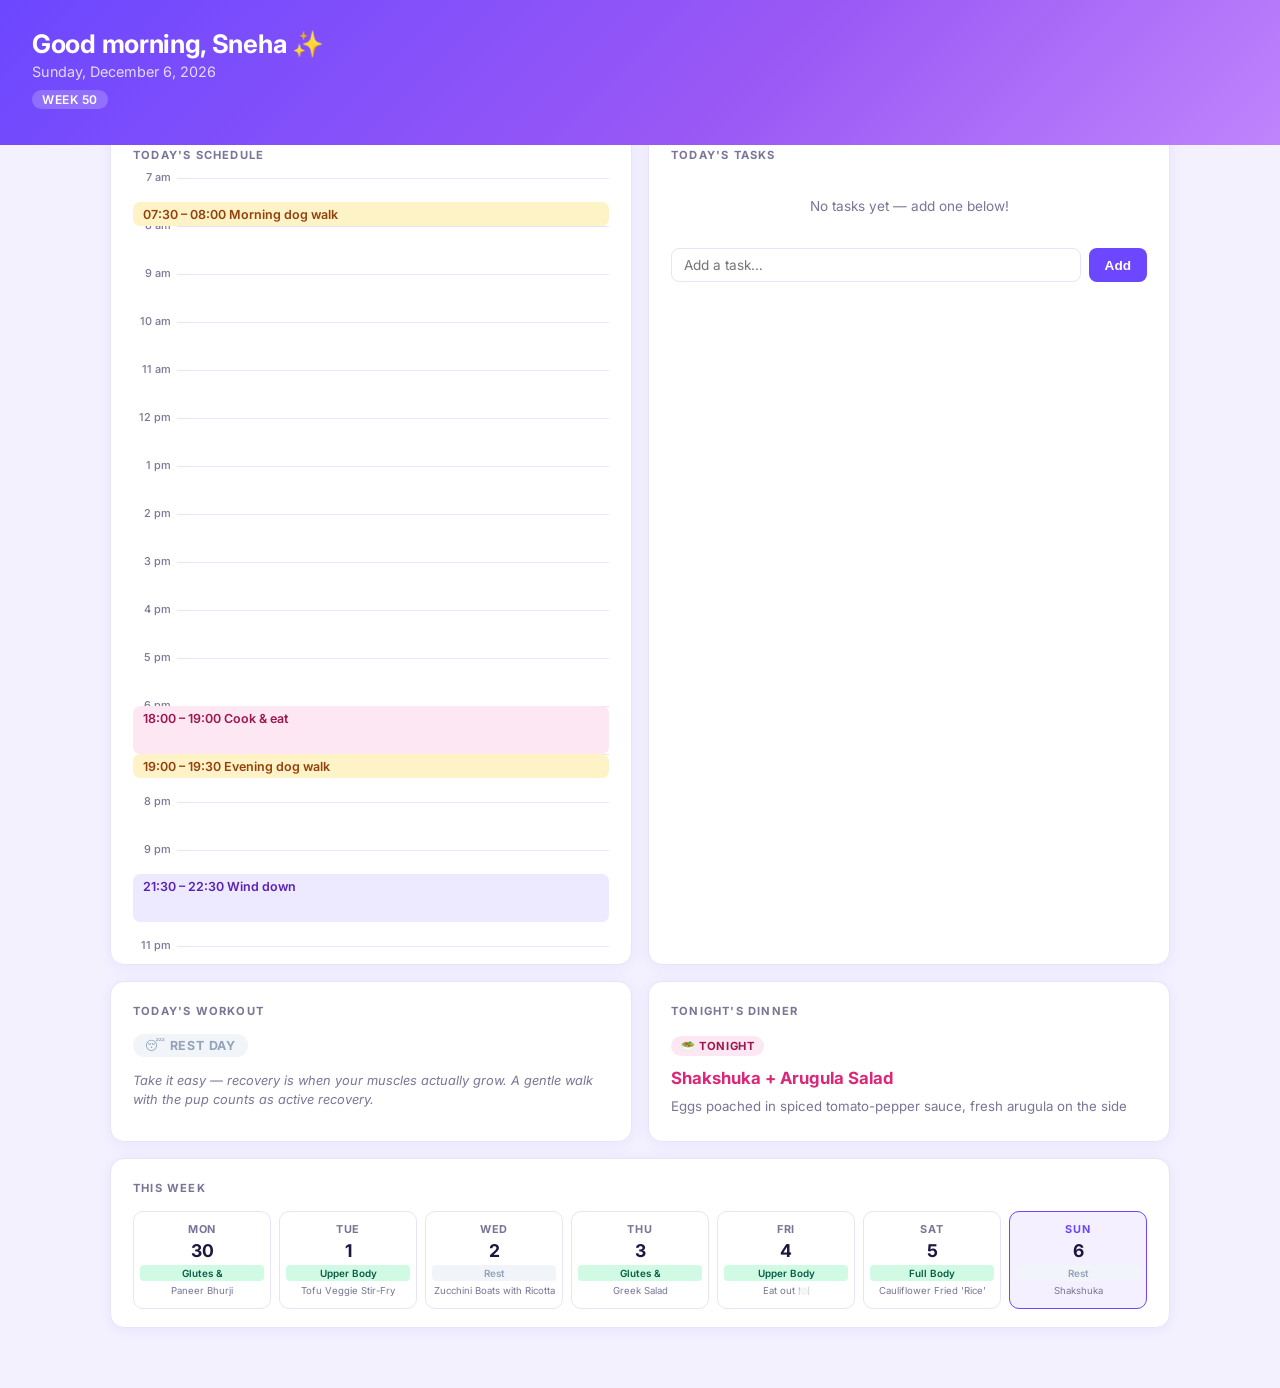
==== index.html @ aa3893dc "Initial Daily HQ — personal planning dashboard Includes time-blocked schedule, daily task list (loca" ====
<!DOCTYPE html>
<html lang="en">
<head>
  <meta charset="UTF-8">
  <meta name="viewport" content="width=device-width, initial-scale=1.0">
  <title>Daily HQ</title>
  <link rel="preconnect" href="https://fonts.googleapis.com">
  <link href="https://fonts.googleapis.com/css2?family=Inter:wght@300;400;500;600;700&display=swap" rel="stylesheet">
  <link rel="stylesheet" href="style.css">
</head>
<body>

<header>
  <h1 id="greeting"></h1>
  <div class="date-line" id="dateline"></div>
  <span class="week-badge" id="weekbadge"></span>
</header>

<main>

  <div class="grid-2">

    <!-- Schedule -->
    <div class="card">
      <h2>Today's Schedule</h2>
      <div class="timeline" id="timeline"></div>
    </div>

    <!-- Tasks -->
    <div class="card">
      <h2>Today's Tasks</h2>
      <ul class="task-list" id="task-list"></ul>
      <div class="add-task">
        <input id="task-input" type="text" placeholder="Add a task…">
        <button id="task-add">Add</button>
      </div>
    </div>

  </div>

  <div class="grid-2">

    <!-- Workout -->
    <div class="card">
      <h2>Today's Workout</h2>
      <div id="workout-body"></div>
    </div>

    <!-- Meal -->
    <div class="card">
      <h2>Tonight's Dinner</h2>
      <div id="meal-body"></div>
    </div>

  </div>

  <!-- Weekly Strip -->
  <div class="card full">
    <h2>This Week</h2>
    <div class="week-grid" id="week-grid"></div>
  </div>

</main>

<script src="config.js"></script>
<script src="app.js"></script>
</body>
</html>
---- style.css ----
*, *::before, *::after { box-sizing: border-box; margin: 0; padding: 0; }

:root {
  --bg:       #F4F1FF;
  --surface:  #FFFFFF;
  --border:   #E8E4F8;
  --text:     #1E1540;
  --muted:    #7B7496;
  --purple:   #6C47FF;
  --green:    #059669;
  --pink:     #DB2777;
  --amber:    #D97706;
  --violet:   #7C3AED;
  --rose:     #F43F5E;
  --slate:    #94A3B8;
  --radius:   14px;
  --shadow:   0 2px 16px rgba(108,71,255,.08);
}

body {
  font-family: 'Inter', system-ui, -apple-system, sans-serif;
  background: var(--bg);
  color: var(--text);
  min-height: 100vh;
  padding-bottom: 60px;
}

/* ── Header ── */
header {
  background: linear-gradient(135deg, #6C47FF 0%, #9B59F5 60%, #C084FC 100%);
  color: #fff;
  padding: 28px 32px 36px;
  position: relative;
}
header h1 { font-size: 1.6rem; font-weight: 700; letter-spacing: -.3px; }
header .date-line { font-size: .9rem; opacity: .8; margin-top: 4px; }
.week-badge {
  display: inline-block;
  background: rgba(255,255,255,.2);
  border-radius: 20px;
  padding: 2px 10px;
  font-size: .75rem;
  font-weight: 600;
  margin-top: 10px;
  letter-spacing: .5px;
  text-transform: uppercase;
}

/* ── Main grid ── */
main { max-width: 1100px; margin: -20px auto 0; padding: 0 20px; }

.grid-2 {
  display: grid;
  grid-template-columns: 1fr 1fr;
  gap: 16px;
  margin-bottom: 16px;
}
@media (max-width: 700px) { .grid-2 { grid-template-columns: 1fr; } }

/* ── Card ── */
.card {
  background: var(--surface);
  border-radius: var(--radius);
  box-shadow: var(--shadow);
  border: 1px solid var(--border);
  padding: 22px 22px 18px;
}
.card h2 {
  font-size: .7rem;
  font-weight: 700;
  letter-spacing: 1.2px;
  text-transform: uppercase;
  color: var(--muted);
  margin-bottom: 16px;
}
.full { grid-column: 1 / -1; }

/* ── Timeline ── */
.timeline { position: relative; padding-left: 44px; }

.timeline-hour {
  display: flex;
  align-items: flex-start;
  min-height: 48px;
  border-top: 1px solid var(--border);
  position: relative;
}
.timeline-hour:last-child { border-bottom: 1px solid var(--border); }

.hour-label {
  position: absolute;
  left: -44px;
  top: -9px;
  font-size: .68rem;
  color: var(--muted);
  font-weight: 500;
  width: 38px;
  text-align: right;
}

.time-block {
  position: absolute;
  left: 0; right: 0;
  border-radius: 7px;
  padding: 5px 10px;
  font-size: .78rem;
  font-weight: 600;
  overflow: hidden;
  white-space: nowrap;
  text-overflow: ellipsis;
  z-index: 1;
}
.time-block.purple { background: #EEE9FF; color: #5B21B6; }
.time-block.green  { background: #D1FAE5; color: #065F46; }
.time-block.pink   { background: #FCE7F3; color: #9D174D; }
.time-block.amber  { background: #FEF3C7; color: #92400E; }
.time-block.violet { background: #EDE9FE; color: #5B21B6; }
.time-block.rose   { background: #FFE4E6; color: #9F1239; }

.now-line {
  position: absolute;
  left: 0; right: 0;
  height: 2px;
  background: var(--rose);
  z-index: 2;
}
.now-line::before {
  content: '';
  position: absolute;
  left: -4px; top: -4px;
  width: 10px; height: 10px;
  border-radius: 50%;
  background: var(--rose);
}

/* ── Tasks ── */
.task-list { list-style: none; }
.task-item {
  display: flex;
  align-items: center;
  gap: 10px;
  padding: 9px 0;
  border-bottom: 1px solid var(--border);
  font-size: .88rem;
}
.task-item:last-child { border-bottom: none; }

.task-item input[type="checkbox"] {
  width: 18px; height: 18px;
  accent-color: var(--purple);
  flex-shrink: 0;
  cursor: pointer;
}
.task-item.done span { text-decoration: line-through; color: var(--muted); }
.task-item .del-btn {
  margin-left: auto;
  background: none;
  border: none;
  cursor: pointer;
  color: var(--slate);
  font-size: 1rem;
  line-height: 1;
  padding: 0 2px;
  opacity: 0;
  transition: opacity .15s;
}
.task-item:hover .del-btn { opacity: 1; }

.add-task {
  display: flex;
  gap: 8px;
  margin-top: 14px;
}
.add-task input {
  flex: 1;
  border: 1.5px solid var(--border);
  border-radius: 8px;
  padding: 8px 12px;
  font-size: .85rem;
  font-family: inherit;
  outline: none;
  transition: border-color .2s;
}
.add-task input:focus { border-color: var(--purple); }
.add-task button {
  background: var(--purple);
  color: #fff;
  border: none;
  border-radius: 8px;
  padding: 8px 16px;
  font-size: .85rem;
  font-weight: 600;
  cursor: pointer;
  transition: opacity .15s;
}
.add-task button:hover { opacity: .85; }
.empty-tasks { color: var(--muted); font-size: .85rem; text-align: center; padding: 20px 0; }

/* ── Workout ── */
.workout-focus {
  display: inline-flex;
  align-items: center;
  gap: 6px;
  background: #D1FAE5;
  color: #065F46;
  border-radius: 20px;
  padding: 4px 12px;
  font-size: .78rem;
  font-weight: 700;
  text-transform: uppercase;
  letter-spacing: .8px;
  margin-bottom: 14px;
}
.rest-badge {
  display: inline-flex;
  align-items: center;
  gap: 6px;
  background: #F1F5F9;
  color: var(--slate);
  border-radius: 20px;
  padding: 4px 12px;
  font-size: .78rem;
  font-weight: 700;
  text-transform: uppercase;
  letter-spacing: .8px;
  margin-bottom: 14px;
}
.workout-tip {
  font-size: .8rem;
  color: var(--muted);
  font-style: italic;
  margin-bottom: 14px;
  line-height: 1.5;
}
.exercise-list { list-style: none; }
.exercise-list li {
  font-size: .85rem;
  padding: 7px 0;
  border-bottom: 1px solid var(--border);
  display: flex;
  align-items: center;
  gap: 8px;
}
.exercise-list li:last-child { border-bottom: none; }
.exercise-list li::before {
  content: '';
  width: 6px; height: 6px;
  border-radius: 50%;
  background: var(--green);
  flex-shrink: 0;
}

/* ── Meal ── */
.meal-name {
  font-size: 1.05rem;
  font-weight: 700;
  color: var(--pink);
  margin-bottom: 8px;
}
.meal-prep {
  font-size: .83rem;
  color: var(--muted);
  line-height: 1.6;
}
.meal-tag {
  display: inline-block;
  background: #FCE7F3;
  color: #9D174D;
  border-radius: 20px;
  padding: 3px 10px;
  font-size: .7rem;
  font-weight: 700;
  letter-spacing: .6px;
  text-transform: uppercase;
  margin-bottom: 12px;
}
.eat-out-tag {
  display: inline-block;
  background: #FEF9C3;
  color: #854D0E;
  border-radius: 20px;
  padding: 3px 10px;
  font-size: .7rem;
  font-weight: 700;
  letter-spacing: .6px;
  text-transform: uppercase;
  margin-bottom: 12px;
}

/* ── Weekly strip ── */
.week-grid {
  display: grid;
  grid-template-columns: repeat(7, 1fr);
  gap: 8px;
}
@media (max-width: 600px) { .week-grid { grid-template-columns: repeat(7, 1fr); gap: 4px; } }

.day-col {
  border-radius: 10px;
  border: 1.5px solid var(--border);
  padding: 10px 6px;
  text-align: center;
  font-size: .72rem;
  cursor: default;
  transition: border-color .2s;
}
.day-col.today {
  border-color: var(--purple);
  background: #F5F0FF;
}
.day-col .day-name {
  font-weight: 700;
  font-size: .68rem;
  text-transform: uppercase;
  letter-spacing: .8px;
  color: var(--muted);
}
.day-col.today .day-name { color: var(--purple); }
.day-col .day-num {
  font-size: 1.1rem;
  font-weight: 700;
  margin: 4px 0;
}
.day-col .day-workout {
  font-size: .62rem;
  font-weight: 600;
  padding: 2px 4px;
  border-radius: 4px;
  margin: 3px 0;
}
.day-col .day-workout.active { background: #D1FAE5; color: #065F46; }
.day-col .day-workout.rest   { background: #F1F5F9; color: var(--slate); }
.day-col .day-meal {
  font-size: .6rem;
  color: var(--muted);
  margin-top: 4px;
  line-height: 1.3;
}
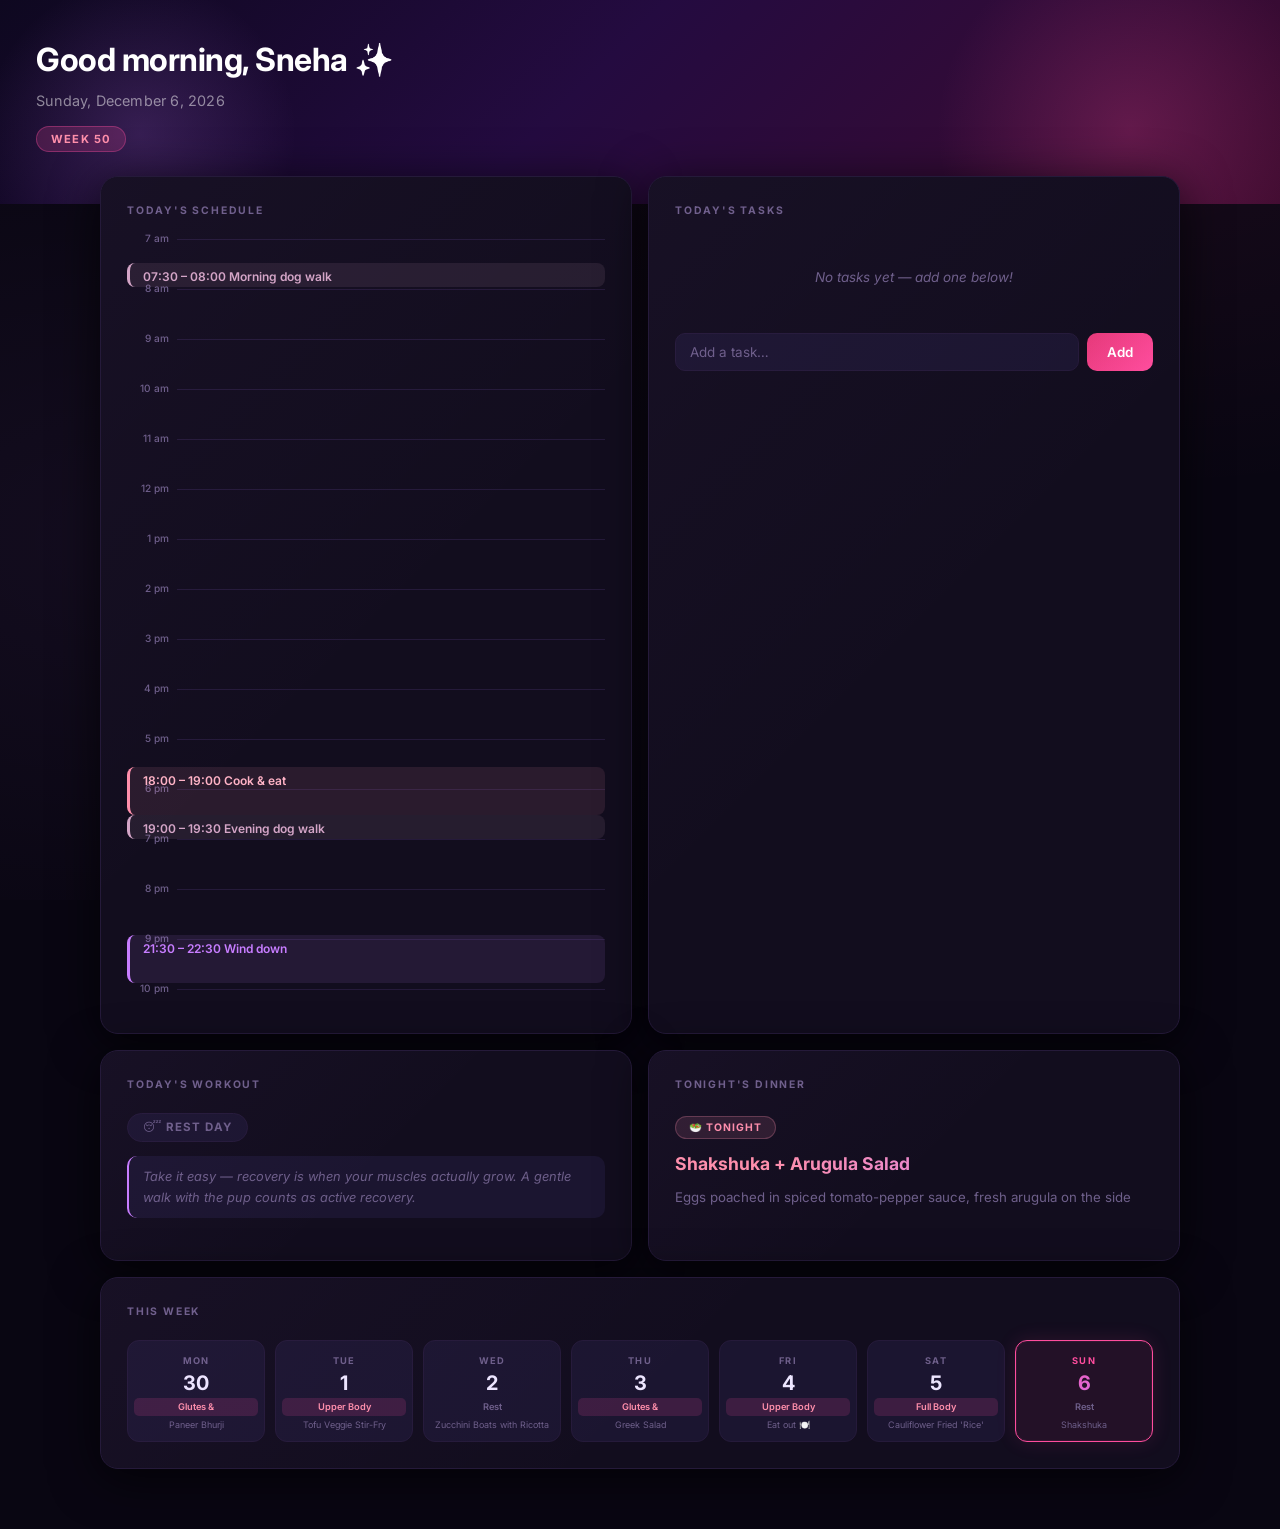
==== commit 2aff6413: "Redesign: dark theme with pink and mauve palette Deep dark background with radial glow accents, pink" ====
--- a/index.html
+++ b/index.html
@@ -5,7 +5,8 @@
   <meta name="viewport" content="width=device-width, initial-scale=1.0">
   <title>Daily HQ</title>
   <link rel="preconnect" href="https://fonts.googleapis.com">
-  <link href="https://fonts.googleapis.com/css2?family=Inter:wght@300;400;500;600;700&display=swap" rel="stylesheet">
+  <link rel="preconnect" href="https://fonts.gstatic.com" crossorigin>
+  <link href="https://fonts.googleapis.com/css2?family=Inter:wght@400;500;600;700;800&display=swap" rel="stylesheet">
   <link rel="stylesheet" href="style.css">
 </head>
 <body>
@@ -15,6 +16,8 @@
   <div class="date-line" id="dateline"></div>
   <span class="week-badge" id="weekbadge"></span>
 </header>
+
+<div id="trip-banner" style="display:none"></div>
 
 <main>
 
--- a/style.css
+++ b/style.css
@@ -1,87 +1,180 @@
 *, *::before, *::after { box-sizing: border-box; margin: 0; padding: 0; }
 
 :root {
-  --bg:       #F4F1FF;
-  --surface:  #FFFFFF;
-  --border:   #E8E4F8;
-  --text:     #1E1540;
-  --muted:    #7B7496;
-  --purple:   #6C47FF;
-  --green:    #059669;
-  --pink:     #DB2777;
-  --amber:    #D97706;
-  --violet:   #7C3AED;
-  --rose:     #F43F5E;
-  --slate:    #94A3B8;
-  --radius:   14px;
-  --shadow:   0 2px 16px rgba(108,71,255,.08);
-}
-
+  /* ── Background layers ── */
+  --bg:        #090612;
+  --surface:   #120D1E;
+  --surface2:  #1B1530;
+  --border:    #251A3A;
+
+  /* ── Text ── */
+  --text:      #EDE6FF;
+  --text-sec:  #BFB0DC;
+  --muted:     #6E5F8A;
+
+  /* ── Brand palette ── */
+  --pink:       #FF4D9E;
+  --pink-light: #FF8FAB;
+  --pink-dim:   rgba(255,77,158,0.15);
+  --mauve:      #C77DFF;
+  --mauve-dim:  rgba(199,125,255,0.15);
+  --rose:       #E63979;
+  --rose-dim:   rgba(230,57,121,0.15);
+  --dusty:      #D4A5C7;
+  --lavender:   #B8A9FF;
+
+  --radius: 18px;
+  --shadow: 0 8px 48px rgba(0,0,0,0.7);
+  --glow-pink:  0 0 24px rgba(255,77,158,0.25);
+  --glow-mauve: 0 0 24px rgba(199,125,255,0.2);
+}
+
+/* ── Base ── */
 body {
   font-family: 'Inter', system-ui, -apple-system, sans-serif;
   background: var(--bg);
+  background-image:
+    radial-gradient(ellipse 70% 50% at 15% 60%, rgba(199,125,255,0.06) 0%, transparent 100%),
+    radial-gradient(ellipse 60% 40% at 85% 15%, rgba(255,77,158,0.06) 0%, transparent 100%);
+  background-attachment: fixed;
   color: var(--text);
   min-height: 100vh;
   padding-bottom: 60px;
-}
-
-/* ── Header ── */
+  line-height: 1.5;
+  -webkit-font-smoothing: antialiased;
+}
+
+/* ══════════════════════════════════════
+   HEADER
+══════════════════════════════════════ */
 header {
-  background: linear-gradient(135deg, #6C47FF 0%, #9B59F5 60%, #C084FC 100%);
-  color: #fff;
-  padding: 28px 32px 36px;
-  position: relative;
-}
-header h1 { font-size: 1.6rem; font-weight: 700; letter-spacing: -.3px; }
-header .date-line { font-size: .9rem; opacity: .8; margin-top: 4px; }
+  background: linear-gradient(135deg, #0E0820 0%, #240B40 45%, #3E0B2F 100%);
+  padding: 36px 36px 52px;
+  position: relative;
+  overflow: hidden;
+}
+header::before {
+  content: '';
+  position: absolute;
+  top: -80px; right: -60px;
+  width: 420px; height: 420px;
+  background: radial-gradient(circle, rgba(255,77,158,0.22) 0%, transparent 65%);
+  pointer-events: none;
+}
+header::after {
+  content: '';
+  position: absolute;
+  bottom: -100px; left: -30px;
+  width: 340px; height: 340px;
+  background: radial-gradient(circle, rgba(199,125,255,0.18) 0%, transparent 65%);
+  pointer-events: none;
+}
+header h1 {
+  font-size: 2rem;
+  font-weight: 700;
+  letter-spacing: -.5px;
+  background: linear-gradient(100deg, #fff 30%, #FFB3C6 75%, #D4AAFF 100%);
+  -webkit-background-clip: text;
+  -webkit-text-fill-color: transparent;
+  background-clip: text;
+  position: relative;
+  z-index: 1;
+}
+header .date-line {
+  font-size: .9rem;
+  color: rgba(255,255,255,0.5);
+  margin-top: 6px;
+  position: relative;
+  z-index: 1;
+  letter-spacing: .2px;
+}
 .week-badge {
   display: inline-block;
-  background: rgba(255,255,255,.2);
-  border-radius: 20px;
-  padding: 2px 10px;
-  font-size: .75rem;
+  background: rgba(255,77,158,0.18);
+  border: 1px solid rgba(255,77,158,0.35);
+  border-radius: 24px;
+  padding: 4px 14px;
+  font-size: .7rem;
+  font-weight: 700;
+  margin-top: 14px;
+  letter-spacing: 1.2px;
+  text-transform: uppercase;
+  color: var(--pink-light);
+  position: relative;
+  z-index: 1;
+}
+
+/* ══════════════════════════════════════
+   TRIP BANNER
+══════════════════════════════════════ */
+#trip-banner {
+  text-align: center;
+  padding: 12px 24px;
+  font-size: .87rem;
   font-weight: 600;
-  margin-top: 10px;
-  letter-spacing: .5px;
-  text-transform: uppercase;
-}
-
-/* ── Main grid ── */
-main { max-width: 1100px; margin: -20px auto 0; padding: 0 20px; }
-
+  letter-spacing: .2px;
+}
+.trip-banner     { color: #fff; }
+.trip-purple     { background: linear-gradient(90deg, #1E0847, #5B1CB6); }
+.trip-rose       { background: linear-gradient(90deg, #3D0A20, #C42E60); }
+.trip-amber      { background: linear-gradient(90deg, #2A0F3D, #8B3FC0); }
+.trip-hotel      { margin-left: 12px; opacity: .75; font-weight: 400; }
+
+/* ══════════════════════════════════════
+   MAIN GRID
+══════════════════════════════════════ */
+main {
+  max-width: 1120px;
+  margin: -28px auto 0;
+  padding: 0 20px;
+  position: relative;
+  z-index: 1;
+}
 .grid-2 {
   display: grid;
   grid-template-columns: 1fr 1fr;
   gap: 16px;
   margin-bottom: 16px;
 }
-@media (max-width: 700px) { .grid-2 { grid-template-columns: 1fr; } }
-
-/* ── Card ── */
+@media (max-width: 720px) { .grid-2 { grid-template-columns: 1fr; } }
+
+/* ══════════════════════════════════════
+   CARD
+══════════════════════════════════════ */
 .card {
   background: var(--surface);
   border-radius: var(--radius);
   box-shadow: var(--shadow);
   border: 1px solid var(--border);
-  padding: 22px 22px 18px;
+  padding: 26px;
+  position: relative;
+  overflow: hidden;
+}
+.card::after {
+  content: '';
+  position: absolute;
+  inset: 0;
+  border-radius: var(--radius);
+  background: linear-gradient(135deg, rgba(199,125,255,0.03) 0%, transparent 55%);
+  pointer-events: none;
 }
 .card h2 {
-  font-size: .7rem;
-  font-weight: 700;
-  letter-spacing: 1.2px;
-  text-transform: uppercase;
-  color: var(--muted);
-  margin-bottom: 16px;
+  font-size: .65rem;
+  font-weight: 700;
+  letter-spacing: 1.8px;
+  text-transform: uppercase;
+  color: var(--muted);
+  margin-bottom: 20px;
 }
 .full { grid-column: 1 / -1; }
 
-/* ── Timeline ── */
-.timeline { position: relative; padding-left: 44px; }
+/* ══════════════════════════════════════
+   SCHEDULE TIMELINE
+══════════════════════════════════════ */
+.timeline { position: relative; padding-left: 50px; }
 
 .timeline-hour {
-  display: flex;
-  align-items: flex-start;
-  min-height: 48px;
+  min-height: 50px;
   border-top: 1px solid var(--border);
   position: relative;
 }
@@ -89,250 +182,320 @@
 
 .hour-label {
   position: absolute;
-  left: -44px;
+  left: -50px;
   top: -9px;
-  font-size: .68rem;
+  font-size: .63rem;
   color: var(--muted);
   font-weight: 500;
-  width: 38px;
+  width: 42px;
   text-align: right;
 }
 
 .time-block {
   position: absolute;
-  left: 0; right: 0;
-  border-radius: 7px;
-  padding: 5px 10px;
-  font-size: .78rem;
+  left: 3px; right: 3px;
+  border-radius: 8px;
+  padding: 5px 10px 5px 13px;
+  font-size: .75rem;
   font-weight: 600;
   overflow: hidden;
   white-space: nowrap;
   text-overflow: ellipsis;
   z-index: 1;
-}
-.time-block.purple { background: #EEE9FF; color: #5B21B6; }
-.time-block.green  { background: #D1FAE5; color: #065F46; }
-.time-block.pink   { background: #FCE7F3; color: #9D174D; }
-.time-block.amber  { background: #FEF3C7; color: #92400E; }
-.time-block.violet { background: #EDE9FE; color: #5B21B6; }
-.time-block.rose   { background: #FFE4E6; color: #9F1239; }
+  border-left: 3px solid;
+}
+.time-block.purple { background: rgba(184,169,255,0.1);  color: var(--lavender);   border-left-color: var(--lavender); }
+.time-block.green  { background: rgba(255,77,158,0.1);   color: var(--pink-light); border-left-color: var(--pink);     }
+.time-block.pink   { background: rgba(255,143,171,0.1);  color: #FFB3C6;           border-left-color: var(--pink-light);}
+.time-block.amber  { background: rgba(212,165,199,0.1);  color: var(--dusty);      border-left-color: var(--dusty);    }
+.time-block.violet { background: rgba(199,125,255,0.1);  color: var(--mauve);      border-left-color: var(--mauve);    }
+.time-block.rose   { background: rgba(230,57,121,0.12);  color: var(--pink-light); border-left-color: var(--rose);     }
 
 .now-line {
   position: absolute;
   left: 0; right: 0;
-  height: 2px;
-  background: var(--rose);
-  z-index: 2;
+  height: 1.5px;
+  background: var(--pink);
+  box-shadow: 0 0 10px rgba(255,77,158,0.7);
+  z-index: 3;
 }
 .now-line::before {
   content: '';
   position: absolute;
-  left: -4px; top: -4px;
-  width: 10px; height: 10px;
+  left: -4px; top: -3.5px;
+  width: 8px; height: 8px;
   border-radius: 50%;
-  background: var(--rose);
-}
-
-/* ── Tasks ── */
+  background: var(--pink);
+  box-shadow: 0 0 10px rgba(255,77,158,0.9);
+}
+
+/* ══════════════════════════════════════
+   TASKS
+══════════════════════════════════════ */
 .task-list { list-style: none; }
+
 .task-item {
   display: flex;
-  align-items: center;
+  align-items: flex-start;
   gap: 10px;
-  padding: 9px 0;
+  padding: 10px 0;
   border-bottom: 1px solid var(--border);
-  font-size: .88rem;
+  font-size: .85rem;
+  color: var(--text-sec);
+  line-height: 1.5;
 }
 .task-item:last-child { border-bottom: none; }
 
 .task-item input[type="checkbox"] {
-  width: 18px; height: 18px;
-  accent-color: var(--purple);
+  width: 16px; height: 16px;
+  accent-color: var(--pink);
   flex-shrink: 0;
   cursor: pointer;
-}
-.task-item.done span { text-decoration: line-through; color: var(--muted); }
+  margin-top: 3px;
+}
+.task-item.done span {
+  text-decoration: line-through;
+  color: var(--muted);
+}
+.task-item span { flex: 1; }
+
 .task-item .del-btn {
-  margin-left: auto;
+  flex-shrink: 0;
   background: none;
   border: none;
   cursor: pointer;
-  color: var(--slate);
-  font-size: 1rem;
+  color: var(--muted);
+  font-size: 1.1rem;
   line-height: 1;
   padding: 0 2px;
   opacity: 0;
-  transition: opacity .15s;
+  transition: opacity .15s, color .15s;
 }
 .task-item:hover .del-btn { opacity: 1; }
+.task-item .del-btn:hover  { color: var(--pink); }
 
 .add-task {
   display: flex;
   gap: 8px;
-  margin-top: 14px;
+  margin-top: 18px;
 }
 .add-task input {
   flex: 1;
-  border: 1.5px solid var(--border);
-  border-radius: 8px;
-  padding: 8px 12px;
-  font-size: .85rem;
+  background: var(--surface2);
+  border: 1px solid var(--border);
+  border-radius: 10px;
+  padding: 10px 14px;
+  font-size: .84rem;
   font-family: inherit;
+  color: var(--text);
   outline: none;
-  transition: border-color .2s;
-}
-.add-task input:focus { border-color: var(--purple); }
+  transition: border-color .2s, box-shadow .2s;
+}
+.add-task input::placeholder { color: var(--muted); }
+.add-task input:focus {
+  border-color: var(--pink);
+  box-shadow: 0 0 0 3px rgba(255,77,158,0.12);
+}
 .add-task button {
-  background: var(--purple);
+  background: linear-gradient(135deg, var(--rose) 0%, var(--pink) 100%);
   color: #fff;
   border: none;
-  border-radius: 8px;
-  padding: 8px 16px;
-  font-size: .85rem;
+  border-radius: 10px;
+  padding: 10px 20px;
+  font-size: .84rem;
   font-weight: 600;
+  font-family: inherit;
   cursor: pointer;
-  transition: opacity .15s;
-}
-.add-task button:hover { opacity: .85; }
-.empty-tasks { color: var(--muted); font-size: .85rem; text-align: center; padding: 20px 0; }
-
-/* ── Workout ── */
+  white-space: nowrap;
+  transition: opacity .15s, box-shadow .2s;
+}
+.add-task button:hover {
+  opacity: .88;
+  box-shadow: var(--glow-pink);
+}
+.empty-tasks {
+  color: var(--muted);
+  font-size: .84rem;
+  text-align: center;
+  padding: 28px 0;
+  font-style: italic;
+}
+
+/* ══════════════════════════════════════
+   WORKOUT
+══════════════════════════════════════ */
 .workout-focus {
   display: inline-flex;
   align-items: center;
   gap: 6px;
-  background: #D1FAE5;
-  color: #065F46;
-  border-radius: 20px;
-  padding: 4px 12px;
-  font-size: .78rem;
-  font-weight: 700;
-  text-transform: uppercase;
-  letter-spacing: .8px;
+  background: linear-gradient(120deg, var(--pink-dim), var(--mauve-dim));
+  border: 1px solid rgba(255,77,158,0.25);
+  color: var(--pink-light);
+  border-radius: 24px;
+  padding: 5px 15px;
+  font-size: .72rem;
+  font-weight: 700;
+  text-transform: uppercase;
+  letter-spacing: 1px;
   margin-bottom: 14px;
 }
 .rest-badge {
   display: inline-flex;
   align-items: center;
   gap: 6px;
-  background: #F1F5F9;
-  color: var(--slate);
-  border-radius: 20px;
-  padding: 4px 12px;
-  font-size: .78rem;
-  font-weight: 700;
-  text-transform: uppercase;
-  letter-spacing: .8px;
+  background: var(--surface2);
+  border: 1px solid var(--border);
+  color: var(--muted);
+  border-radius: 24px;
+  padding: 5px 15px;
+  font-size: .72rem;
+  font-weight: 700;
+  text-transform: uppercase;
+  letter-spacing: 1px;
   margin-bottom: 14px;
 }
 .workout-tip {
   font-size: .8rem;
   color: var(--muted);
   font-style: italic;
-  margin-bottom: 14px;
-  line-height: 1.5;
+  line-height: 1.65;
+  margin-bottom: 16px;
+  padding: 10px 14px;
+  background: var(--surface2);
+  border-radius: 10px;
+  border-left: 2px solid var(--mauve);
 }
 .exercise-list { list-style: none; }
 .exercise-list li {
-  font-size: .85rem;
-  padding: 7px 0;
+  font-size: .84rem;
+  color: var(--text-sec);
+  padding: 9px 0;
   border-bottom: 1px solid var(--border);
   display: flex;
   align-items: center;
-  gap: 8px;
+  gap: 10px;
 }
 .exercise-list li:last-child { border-bottom: none; }
 .exercise-list li::before {
   content: '';
-  width: 6px; height: 6px;
+  flex-shrink: 0;
+  width: 5px; height: 5px;
   border-radius: 50%;
-  background: var(--green);
-  flex-shrink: 0;
-}
-
-/* ── Meal ── */
+  background: var(--pink);
+  box-shadow: 0 0 6px rgba(255,77,158,0.6);
+}
+
+/* ══════════════════════════════════════
+   MEAL
+══════════════════════════════════════ */
 .meal-name {
-  font-size: 1.05rem;
-  font-weight: 700;
-  color: var(--pink);
-  margin-bottom: 8px;
+  font-size: 1.1rem;
+  font-weight: 700;
+  background: linear-gradient(100deg, var(--pink-light) 20%, var(--mauve) 100%);
+  -webkit-background-clip: text;
+  -webkit-text-fill-color: transparent;
+  background-clip: text;
+  margin-bottom: 10px;
+  line-height: 1.3;
 }
 .meal-prep {
   font-size: .83rem;
   color: var(--muted);
-  line-height: 1.6;
+  line-height: 1.75;
 }
 .meal-tag {
   display: inline-block;
-  background: #FCE7F3;
-  color: #9D174D;
-  border-radius: 20px;
-  padding: 3px 10px;
-  font-size: .7rem;
-  font-weight: 700;
-  letter-spacing: .6px;
-  text-transform: uppercase;
-  margin-bottom: 12px;
+  background: rgba(255,143,171,0.12);
+  border: 1px solid rgba(255,143,171,0.25);
+  color: var(--pink-light);
+  border-radius: 24px;
+  padding: 3px 13px;
+  font-size: .65rem;
+  font-weight: 700;
+  letter-spacing: 1px;
+  text-transform: uppercase;
+  margin-bottom: 14px;
 }
 .eat-out-tag {
   display: inline-block;
-  background: #FEF9C3;
-  color: #854D0E;
-  border-radius: 20px;
-  padding: 3px 10px;
-  font-size: .7rem;
-  font-weight: 700;
-  letter-spacing: .6px;
-  text-transform: uppercase;
-  margin-bottom: 12px;
-}
-
-/* ── Weekly strip ── */
+  background: rgba(199,125,255,0.12);
+  border: 1px solid rgba(199,125,255,0.25);
+  color: var(--mauve);
+  border-radius: 24px;
+  padding: 3px 13px;
+  font-size: .65rem;
+  font-weight: 700;
+  letter-spacing: 1px;
+  text-transform: uppercase;
+  margin-bottom: 14px;
+}
+
+/* ══════════════════════════════════════
+   WEEKLY STRIP
+══════════════════════════════════════ */
 .week-grid {
   display: grid;
   grid-template-columns: repeat(7, 1fr);
-  gap: 8px;
-}
-@media (max-width: 600px) { .week-grid { grid-template-columns: repeat(7, 1fr); gap: 4px; } }
+  gap: 10px;
+}
+@media (max-width: 580px) { .week-grid { gap: 5px; } }
 
 .day-col {
-  border-radius: 10px;
-  border: 1.5px solid var(--border);
-  padding: 10px 6px;
+  background: var(--surface2);
+  border-radius: 12px;
+  border: 1px solid var(--border);
+  padding: 13px 6px 10px;
   text-align: center;
-  font-size: .72rem;
   cursor: default;
-  transition: border-color .2s;
+  transition: border-color .2s, background .2s;
 }
 .day-col.today {
-  border-color: var(--purple);
-  background: #F5F0FF;
+  border-color: var(--pink);
+  background: rgba(255,77,158,0.07);
+  box-shadow: 0 0 20px rgba(255,77,158,0.12), inset 0 0 0 1px rgba(255,77,158,0.08);
+}
+.day-col.trip-day {
+  border-color: var(--rose);
+  background: rgba(230,57,121,0.07);
 }
 .day-col .day-name {
-  font-weight: 700;
-  font-size: .68rem;
-  text-transform: uppercase;
-  letter-spacing: .8px;
-  color: var(--muted);
-}
-.day-col.today .day-name { color: var(--purple); }
+  font-size: .58rem;
+  font-weight: 700;
+  letter-spacing: 1.2px;
+  text-transform: uppercase;
+  color: var(--muted);
+}
+.day-col.today .day-name { color: var(--pink); }
+
 .day-col .day-num {
-  font-size: 1.1rem;
-  font-weight: 700;
-  margin: 4px 0;
-}
+  font-size: 1.25rem;
+  font-weight: 700;
+  color: var(--text);
+  margin: 5px 0;
+  line-height: 1;
+}
+.day-col.today .day-num {
+  background: linear-gradient(135deg, var(--pink), var(--mauve));
+  -webkit-background-clip: text;
+  -webkit-text-fill-color: transparent;
+  background-clip: text;
+}
+
 .day-col .day-workout {
-  font-size: .62rem;
+  font-size: .58rem;
   font-weight: 600;
-  padding: 2px 4px;
-  border-radius: 4px;
-  margin: 3px 0;
-}
-.day-col .day-workout.active { background: #D1FAE5; color: #065F46; }
-.day-col .day-workout.rest   { background: #F1F5F9; color: var(--slate); }
+  padding: 3px 4px;
+  border-radius: 5px;
+  margin: 5px 0 3px;
+  line-height: 1.3;
+}
+.day-col .day-workout.active { background: var(--pink-dim);  color: var(--pink-light); }
+.day-col .day-workout.rest   { background: transparent;       color: var(--muted); }
+.day-col .day-workout.away   { background: var(--rose-dim);   color: var(--pink-light); }
+
 .day-col .day-meal {
-  font-size: .6rem;
-  color: var(--muted);
-  margin-top: 4px;
-  line-height: 1.3;
-}
+  font-size: .56rem;
+  color: var(--muted);
+  margin-top: 3px;
+  line-height: 1.4;
+}
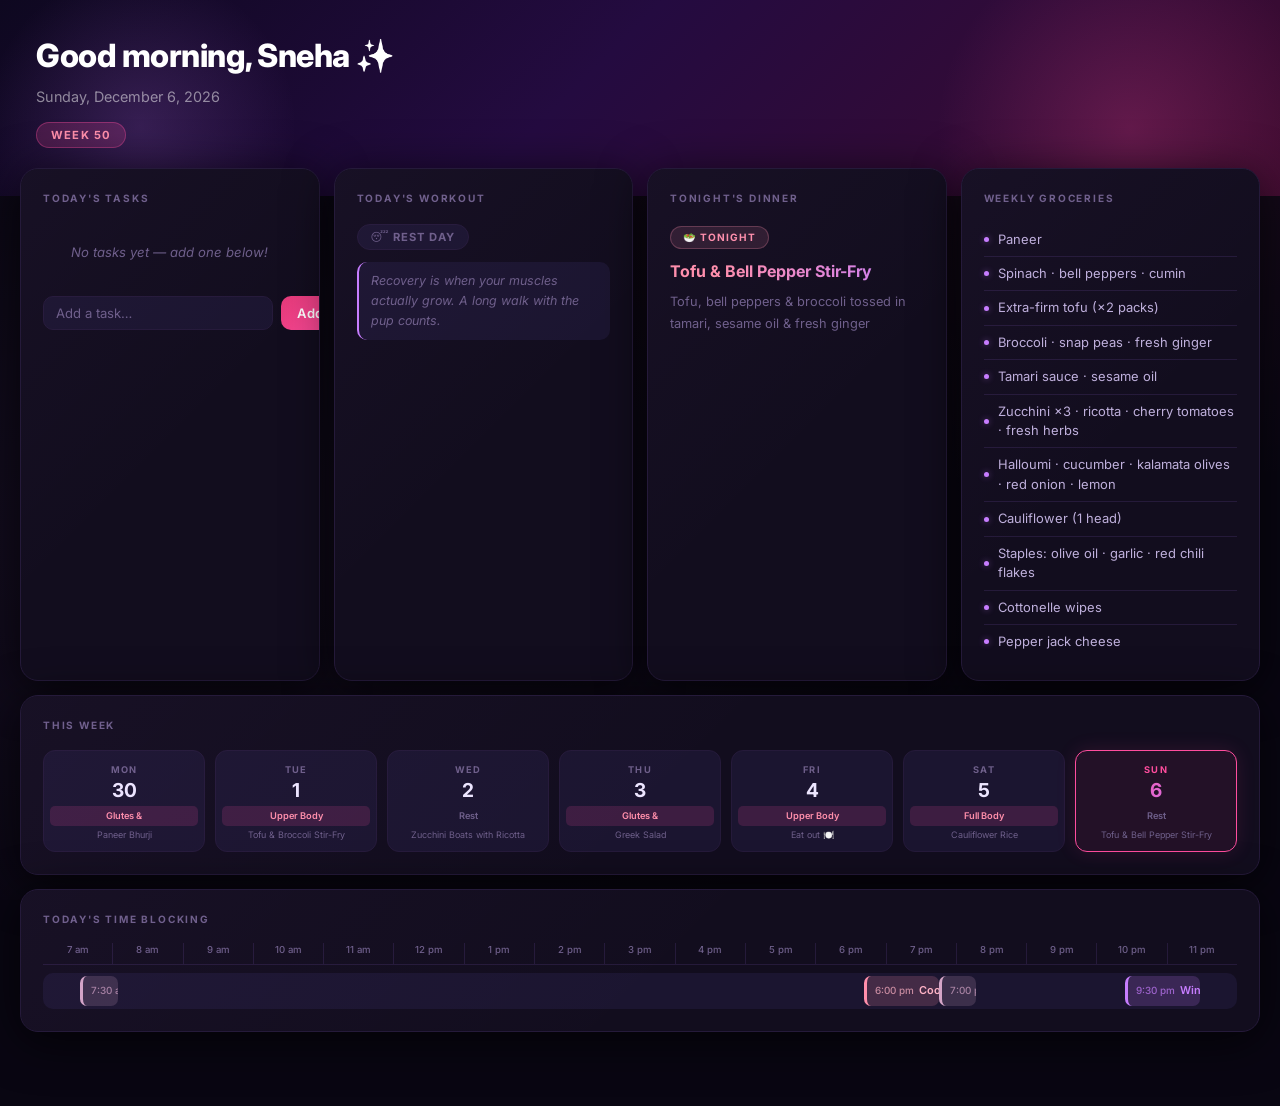
==== commit eb24e8ac: "Landscape redesign + meal fixes + grocery updates 4-column layout (Tasks / Workout / Dinner / Grocer" ====
--- a/index.html
+++ b/index.html
@@ -21,15 +21,9 @@
 
 <main>
 
-  <div class="grid-2">
+  <!-- ── Top 4-column row ── -->
+  <div class="grid-4">
 
-    <!-- Schedule -->
-    <div class="card">
-      <h2>Today's Schedule</h2>
-      <div class="timeline" id="timeline"></div>
-    </div>
-
-    <!-- Tasks -->
     <div class="card">
       <h2>Today's Tasks</h2>
       <ul class="task-list" id="task-list"></ul>
@@ -39,28 +33,34 @@
       </div>
     </div>
 
-  </div>
-
-  <div class="grid-2">
-
-    <!-- Workout -->
     <div class="card">
       <h2>Today's Workout</h2>
       <div id="workout-body"></div>
     </div>
 
-    <!-- Meal -->
     <div class="card">
       <h2>Tonight's Dinner</h2>
       <div id="meal-body"></div>
     </div>
 
+    <div class="card">
+      <h2>Weekly Groceries</h2>
+      <div id="groceries-body"></div>
+    </div>
+
   </div>
 
-  <!-- Weekly Strip -->
+  <!-- ── Weekly strip ── -->
   <div class="card full">
     <h2>This Week</h2>
     <div class="week-grid" id="week-grid"></div>
+  </div>
+
+  <!-- ── Time blocking (full width, at bottom) ── -->
+  <div class="card full">
+    <h2>Today's Time Blocking</h2>
+    <div id="all-day-events"></div>
+    <div id="timeline"></div>
   </div>
 
 </main>
--- a/style.css
+++ b/style.css
@@ -1,18 +1,13 @@
 *, *::before, *::after { box-sizing: border-box; margin: 0; padding: 0; }
 
 :root {
-  /* ── Background layers ── */
   --bg:        #090612;
   --surface:   #120D1E;
   --surface2:  #1B1530;
   --border:    #251A3A;
-
-  /* ── Text ── */
   --text:      #EDE6FF;
   --text-sec:  #BFB0DC;
   --muted:     #6E5F8A;
-
-  /* ── Brand palette ── */
   --pink:       #FF4D9E;
   --pink-light: #FF8FAB;
   --pink-dim:   rgba(255,77,158,0.15);
@@ -22,14 +17,11 @@
   --rose-dim:   rgba(230,57,121,0.15);
   --dusty:      #D4A5C7;
   --lavender:   #B8A9FF;
-
   --radius: 18px;
   --shadow: 0 8px 48px rgba(0,0,0,0.7);
   --glow-pink:  0 0 24px rgba(255,77,158,0.25);
-  --glow-mauve: 0 0 24px rgba(199,125,255,0.2);
-}
-
-/* ── Base ── */
+}
+
 body {
   font-family: 'Inter', system-ui, -apple-system, sans-serif;
   background: var(--bg);
@@ -49,7 +41,7 @@
 ══════════════════════════════════════ */
 header {
   background: linear-gradient(135deg, #0E0820 0%, #240B40 45%, #3E0B2F 100%);
-  padding: 36px 36px 52px;
+  padding: 32px 36px 48px;
   position: relative;
   overflow: hidden;
 }
@@ -71,7 +63,7 @@
 }
 header h1 {
   font-size: 2rem;
-  font-weight: 700;
+  font-weight: 800;
   letter-spacing: -.5px;
   background: linear-gradient(100deg, #fff 30%, #FFB3C6 75%, #D4AAFF 100%);
   -webkit-background-clip: text;
@@ -86,7 +78,6 @@
   margin-top: 6px;
   position: relative;
   z-index: 1;
-  letter-spacing: .2px;
 }
 .week-badge {
   display: inline-block;
@@ -112,31 +103,38 @@
   padding: 12px 24px;
   font-size: .87rem;
   font-weight: 600;
-  letter-spacing: .2px;
-}
-.trip-banner     { color: #fff; }
-.trip-purple     { background: linear-gradient(90deg, #1E0847, #5B1CB6); }
-.trip-rose       { background: linear-gradient(90deg, #3D0A20, #C42E60); }
-.trip-amber      { background: linear-gradient(90deg, #2A0F3D, #8B3FC0); }
-.trip-hotel      { margin-left: 12px; opacity: .75; font-weight: 400; }
-
-/* ══════════════════════════════════════
-   MAIN GRID
+}
+.trip-banner  { color: #fff; }
+.trip-purple  { background: linear-gradient(90deg, #1E0847, #5B1CB6); }
+.trip-rose    { background: linear-gradient(90deg, #3D0A20, #C42E60); }
+.trip-amber   { background: linear-gradient(90deg, #2A0F3D, #8B3FC0); }
+.trip-hotel   { margin-left: 12px; opacity: .75; font-weight: 400; }
+
+/* ══════════════════════════════════════
+   LAYOUT
 ══════════════════════════════════════ */
 main {
-  max-width: 1120px;
+  max-width: 1400px;
   margin: -28px auto 0;
   padding: 0 20px;
   position: relative;
   z-index: 1;
 }
-.grid-2 {
+
+/* 4-column top row */
+.grid-4 {
   display: grid;
-  grid-template-columns: 1fr 1fr;
-  gap: 16px;
-  margin-bottom: 16px;
-}
-@media (max-width: 720px) { .grid-2 { grid-template-columns: 1fr; } }
+  grid-template-columns: repeat(4, 1fr);
+  gap: 14px;
+  margin-bottom: 14px;
+}
+@media (max-width: 1100px) { .grid-4 { grid-template-columns: repeat(2, 1fr); } }
+@media (max-width: 600px)  { .grid-4 { grid-template-columns: 1fr; } }
+
+.full {
+  grid-column: 1 / -1;
+  margin-bottom: 14px;
+}
 
 /* ══════════════════════════════════════
    CARD
@@ -146,7 +144,7 @@
   border-radius: var(--radius);
   box-shadow: var(--shadow);
   border: 1px solid var(--border);
-  padding: 26px;
+  padding: 22px;
   position: relative;
   overflow: hidden;
 }
@@ -159,106 +157,38 @@
   pointer-events: none;
 }
 .card h2 {
-  font-size: .65rem;
+  font-size: .63rem;
   font-weight: 700;
   letter-spacing: 1.8px;
   text-transform: uppercase;
   color: var(--muted);
-  margin-bottom: 20px;
-}
-.full { grid-column: 1 / -1; }
-
-/* ══════════════════════════════════════
-   SCHEDULE TIMELINE
-══════════════════════════════════════ */
-.timeline { position: relative; padding-left: 50px; }
-
-.timeline-hour {
-  min-height: 50px;
-  border-top: 1px solid var(--border);
-  position: relative;
-}
-.timeline-hour:last-child { border-bottom: 1px solid var(--border); }
-
-.hour-label {
-  position: absolute;
-  left: -50px;
-  top: -9px;
-  font-size: .63rem;
-  color: var(--muted);
-  font-weight: 500;
-  width: 42px;
-  text-align: right;
-}
-
-.time-block {
-  position: absolute;
-  left: 3px; right: 3px;
-  border-radius: 8px;
-  padding: 5px 10px 5px 13px;
-  font-size: .75rem;
-  font-weight: 600;
-  overflow: hidden;
-  white-space: nowrap;
-  text-overflow: ellipsis;
-  z-index: 1;
-  border-left: 3px solid;
-}
-.time-block.purple { background: rgba(184,169,255,0.1);  color: var(--lavender);   border-left-color: var(--lavender); }
-.time-block.green  { background: rgba(255,77,158,0.1);   color: var(--pink-light); border-left-color: var(--pink);     }
-.time-block.pink   { background: rgba(255,143,171,0.1);  color: #FFB3C6;           border-left-color: var(--pink-light);}
-.time-block.amber  { background: rgba(212,165,199,0.1);  color: var(--dusty);      border-left-color: var(--dusty);    }
-.time-block.violet { background: rgba(199,125,255,0.1);  color: var(--mauve);      border-left-color: var(--mauve);    }
-.time-block.rose   { background: rgba(230,57,121,0.12);  color: var(--pink-light); border-left-color: var(--rose);     }
-
-.now-line {
-  position: absolute;
-  left: 0; right: 0;
-  height: 1.5px;
-  background: var(--pink);
-  box-shadow: 0 0 10px rgba(255,77,158,0.7);
-  z-index: 3;
-}
-.now-line::before {
-  content: '';
-  position: absolute;
-  left: -4px; top: -3.5px;
-  width: 8px; height: 8px;
-  border-radius: 50%;
-  background: var(--pink);
-  box-shadow: 0 0 10px rgba(255,77,158,0.9);
+  margin-bottom: 16px;
 }
 
 /* ══════════════════════════════════════
    TASKS
 ══════════════════════════════════════ */
 .task-list { list-style: none; }
-
 .task-item {
   display: flex;
   align-items: flex-start;
   gap: 10px;
-  padding: 10px 0;
+  padding: 9px 0;
   border-bottom: 1px solid var(--border);
-  font-size: .85rem;
+  font-size: .83rem;
   color: var(--text-sec);
-  line-height: 1.5;
+  line-height: 1.45;
 }
 .task-item:last-child { border-bottom: none; }
-
 .task-item input[type="checkbox"] {
-  width: 16px; height: 16px;
+  width: 15px; height: 15px;
   accent-color: var(--pink);
   flex-shrink: 0;
   cursor: pointer;
   margin-top: 3px;
 }
-.task-item.done span {
-  text-decoration: line-through;
-  color: var(--muted);
-}
+.task-item.done span { text-decoration: line-through; color: var(--muted); }
 .task-item span { flex: 1; }
-
 .task-item .del-btn {
   flex-shrink: 0;
   background: none;
@@ -274,18 +204,14 @@
 .task-item:hover .del-btn { opacity: 1; }
 .task-item .del-btn:hover  { color: var(--pink); }
 
-.add-task {
-  display: flex;
-  gap: 8px;
-  margin-top: 18px;
-}
+.add-task { display: flex; gap: 8px; margin-top: 14px; }
 .add-task input {
   flex: 1;
   background: var(--surface2);
   border: 1px solid var(--border);
   border-radius: 10px;
-  padding: 10px 14px;
-  font-size: .84rem;
+  padding: 8px 12px;
+  font-size: .82rem;
   font-family: inherit;
   color: var(--text);
   outline: none;
@@ -301,25 +227,15 @@
   color: #fff;
   border: none;
   border-radius: 10px;
-  padding: 10px 20px;
-  font-size: .84rem;
+  padding: 8px 16px;
+  font-size: .82rem;
   font-weight: 600;
   font-family: inherit;
   cursor: pointer;
-  white-space: nowrap;
   transition: opacity .15s, box-shadow .2s;
 }
-.add-task button:hover {
-  opacity: .88;
-  box-shadow: var(--glow-pink);
-}
-.empty-tasks {
-  color: var(--muted);
-  font-size: .84rem;
-  text-align: center;
-  padding: 28px 0;
-  font-style: italic;
-}
+.add-task button:hover { opacity: .88; box-shadow: var(--glow-pink); }
+.empty-tasks { color: var(--muted); font-size: .82rem; text-align: center; padding: 20px 0; font-style: italic; }
 
 /* ══════════════════════════════════════
    WORKOUT
@@ -332,12 +248,12 @@
   border: 1px solid rgba(255,77,158,0.25);
   color: var(--pink-light);
   border-radius: 24px;
-  padding: 5px 15px;
-  font-size: .72rem;
+  padding: 4px 13px;
+  font-size: .7rem;
   font-weight: 700;
   text-transform: uppercase;
   letter-spacing: 1px;
-  margin-bottom: 14px;
+  margin-bottom: 12px;
 }
 .rest-badge {
   display: inline-flex;
@@ -347,33 +263,33 @@
   border: 1px solid var(--border);
   color: var(--muted);
   border-radius: 24px;
-  padding: 5px 15px;
-  font-size: .72rem;
+  padding: 4px 13px;
+  font-size: .7rem;
   font-weight: 700;
   text-transform: uppercase;
   letter-spacing: 1px;
-  margin-bottom: 14px;
+  margin-bottom: 12px;
 }
 .workout-tip {
-  font-size: .8rem;
+  font-size: .78rem;
   color: var(--muted);
   font-style: italic;
-  line-height: 1.65;
-  margin-bottom: 16px;
-  padding: 10px 14px;
+  line-height: 1.6;
+  margin-bottom: 14px;
+  padding: 9px 12px;
   background: var(--surface2);
   border-radius: 10px;
   border-left: 2px solid var(--mauve);
 }
 .exercise-list { list-style: none; }
 .exercise-list li {
-  font-size: .84rem;
+  font-size: .82rem;
   color: var(--text-sec);
-  padding: 9px 0;
+  padding: 7px 0;
   border-bottom: 1px solid var(--border);
   display: flex;
   align-items: center;
-  gap: 10px;
+  gap: 9px;
 }
 .exercise-list li:last-child { border-bottom: none; }
 .exercise-list li::before {
@@ -382,14 +298,14 @@
   width: 5px; height: 5px;
   border-radius: 50%;
   background: var(--pink);
-  box-shadow: 0 0 6px rgba(255,77,158,0.6);
+  box-shadow: 0 0 6px rgba(255,77,158,0.5);
 }
 
 /* ══════════════════════════════════════
    MEAL
 ══════════════════════════════════════ */
 .meal-name {
-  font-size: 1.1rem;
+  font-size: 1rem;
   font-weight: 700;
   background: linear-gradient(100deg, var(--pink-light) 20%, var(--mauve) 100%);
   -webkit-background-clip: text;
@@ -398,23 +314,19 @@
   margin-bottom: 10px;
   line-height: 1.3;
 }
-.meal-prep {
-  font-size: .83rem;
-  color: var(--muted);
-  line-height: 1.75;
-}
+.meal-prep { font-size: .8rem; color: var(--muted); line-height: 1.7; }
 .meal-tag {
   display: inline-block;
   background: rgba(255,143,171,0.12);
   border: 1px solid rgba(255,143,171,0.25);
   color: var(--pink-light);
   border-radius: 24px;
-  padding: 3px 13px;
-  font-size: .65rem;
+  padding: 3px 12px;
+  font-size: .63rem;
   font-weight: 700;
   letter-spacing: 1px;
   text-transform: uppercase;
-  margin-bottom: 14px;
+  margin-bottom: 12px;
 }
 .eat-out-tag {
   display: inline-block;
@@ -422,12 +334,35 @@
   border: 1px solid rgba(199,125,255,0.25);
   color: var(--mauve);
   border-radius: 24px;
-  padding: 3px 13px;
-  font-size: .65rem;
+  padding: 3px 12px;
+  font-size: .63rem;
   font-weight: 700;
   letter-spacing: 1px;
   text-transform: uppercase;
-  margin-bottom: 14px;
+  margin-bottom: 12px;
+}
+
+/* ══════════════════════════════════════
+   GROCERIES
+══════════════════════════════════════ */
+.grocery-list { list-style: none; }
+.grocery-list li {
+  font-size: .81rem;
+  color: var(--text-sec);
+  padding: 7px 0;
+  border-bottom: 1px solid var(--border);
+  display: flex;
+  align-items: center;
+  gap: 9px;
+}
+.grocery-list li:last-child { border-bottom: none; }
+.grocery-list li::before {
+  content: '';
+  flex-shrink: 0;
+  width: 5px; height: 5px;
+  border-radius: 50%;
+  background: var(--mauve);
+  box-shadow: 0 0 6px rgba(199,125,255,0.45);
 }
 
 /* ══════════════════════════════════════
@@ -438,41 +373,28 @@
   grid-template-columns: repeat(7, 1fr);
   gap: 10px;
 }
-@media (max-width: 580px) { .week-grid { gap: 5px; } }
-
 .day-col {
   background: var(--surface2);
   border-radius: 12px;
   border: 1px solid var(--border);
-  padding: 13px 6px 10px;
+  padding: 12px 6px 10px;
   text-align: center;
   cursor: default;
-  transition: border-color .2s, background .2s;
+  transition: border-color .2s;
 }
 .day-col.today {
   border-color: var(--pink);
   background: rgba(255,77,158,0.07);
-  box-shadow: 0 0 20px rgba(255,77,158,0.12), inset 0 0 0 1px rgba(255,77,158,0.08);
-}
-.day-col.trip-day {
-  border-color: var(--rose);
-  background: rgba(230,57,121,0.07);
-}
+  box-shadow: 0 0 20px rgba(255,77,158,0.12);
+}
+.day-col.trip-day { border-color: var(--rose); background: rgba(230,57,121,0.07); }
 .day-col .day-name {
-  font-size: .58rem;
-  font-weight: 700;
-  letter-spacing: 1.2px;
-  text-transform: uppercase;
-  color: var(--muted);
+  font-size: .58rem; font-weight: 700; letter-spacing: 1.2px;
+  text-transform: uppercase; color: var(--muted);
 }
 .day-col.today .day-name { color: var(--pink); }
-
 .day-col .day-num {
-  font-size: 1.25rem;
-  font-weight: 700;
-  color: var(--text);
-  margin: 5px 0;
-  line-height: 1;
+  font-size: 1.2rem; font-weight: 700; color: var(--text); margin: 5px 0; line-height: 1;
 }
 .day-col.today .day-num {
   background: linear-gradient(135deg, var(--pink), var(--mauve));
@@ -480,22 +402,105 @@
   -webkit-text-fill-color: transparent;
   background-clip: text;
 }
-
-.day-col .day-workout {
-  font-size: .58rem;
+.day-col .day-workout { font-size: .58rem; font-weight: 600; padding: 3px 4px; border-radius: 5px; margin: 4px 0 3px; }
+.day-col .day-workout.active { background: var(--pink-dim);  color: var(--pink-light); }
+.day-col .day-workout.rest   { background: transparent;      color: var(--muted); }
+.day-col .day-workout.away   { background: var(--rose-dim);  color: var(--pink-light); }
+.day-col .day-meal { font-size: .56rem; color: var(--muted); margin-top: 3px; line-height: 1.4; }
+
+/* ══════════════════════════════════════
+   ALL-DAY CHIPS
+══════════════════════════════════════ */
+#all-day-events { display: flex; flex-wrap: wrap; gap: 6px; margin-bottom: 12px; }
+#all-day-events:empty { display: none; }
+.all-day-chip {
+  display: inline-block;
+  background: rgba(212,165,199,0.12);
+  border: 1px solid rgba(212,165,199,0.25);
+  color: var(--dusty);
+  border-radius: 20px;
+  padding: 4px 12px;
+  font-size: .7rem;
   font-weight: 600;
-  padding: 3px 4px;
-  border-radius: 5px;
-  margin: 5px 0 3px;
-  line-height: 1.3;
-}
-.day-col .day-workout.active { background: var(--pink-dim);  color: var(--pink-light); }
-.day-col .day-workout.rest   { background: transparent;       color: var(--muted); }
-.day-col .day-workout.away   { background: var(--rose-dim);   color: var(--pink-light); }
-
-.day-col .day-meal {
-  font-size: .56rem;
+}
+
+/* ══════════════════════════════════════
+   HORIZONTAL TIME BLOCKING
+══════════════════════════════════════ */
+#timeline { user-select: none; }
+
+/* Hour label row */
+.h-hours {
+  display: flex;
+  border-bottom: 1px solid var(--border);
+  margin-bottom: 8px;
+}
+.h-hour {
+  flex: 1;
+  font-size: .6rem;
   color: var(--muted);
-  margin-top: 3px;
-  line-height: 1.4;
-}
+  font-weight: 500;
+  text-align: center;
+  padding-bottom: 6px;
+  border-left: 1px solid var(--border);
+}
+.h-hour:first-child { border-left: none; }
+
+/* Block rows */
+.h-row {
+  position: relative;
+  height: 36px;
+  background: var(--surface2);
+  border-radius: 10px;
+  margin-bottom: 8px;
+  overflow: hidden;
+}
+.h-row:last-child { margin-bottom: 0; }
+
+/* Individual blocks */
+.h-block {
+  position: absolute;
+  top: 3px;
+  height: 30px;
+  border-radius: 7px;
+  padding: 0 8px;
+  font-size: .68rem;
+  font-weight: 600;
+  display: flex;
+  align-items: center;
+  gap: 5px;
+  overflow: hidden;
+  white-space: nowrap;
+  border-left: 3px solid;
+  cursor: default;
+}
+.h-block-time { opacity: .7; font-size: .62rem; font-weight: 500; flex-shrink: 0; }
+
+/* Block colors — match existing palette */
+.h-block.purple { background: rgba(184,169,255,0.18); color: var(--lavender);   border-left-color: var(--lavender); }
+.h-block.green  { background: rgba(255,77,158,0.18);  color: var(--pink-light); border-left-color: var(--pink);     }
+.h-block.pink   { background: rgba(255,143,171,0.18); color: #FFB3C6;           border-left-color: var(--pink-light);}
+.h-block.amber  { background: rgba(212,165,199,0.18); color: var(--dusty);      border-left-color: var(--dusty);    }
+.h-block.violet { background: rgba(199,125,255,0.18); color: var(--mauve);      border-left-color: var(--mauve);    }
+.h-block.rose   { background: rgba(230,57,121,0.18);  color: var(--pink-light); border-left-color: var(--rose);     }
+.h-block.cal    { background: rgba(212,165,199,0.15); color: var(--dusty);      border-left-color: var(--dusty);    }
+
+/* Current time needle */
+.h-now-line {
+  position: absolute;
+  top: 0; bottom: 0;
+  width: 2px;
+  background: var(--pink);
+  box-shadow: 0 0 8px rgba(255,77,158,0.8);
+  z-index: 5;
+  pointer-events: none;
+}
+.h-now-line::before {
+  content: '';
+  position: absolute;
+  top: -1px; left: -4px;
+  width: 8px; height: 8px;
+  border-radius: 50%;
+  background: var(--pink);
+  box-shadow: 0 0 8px rgba(255,77,158,0.9);
+}
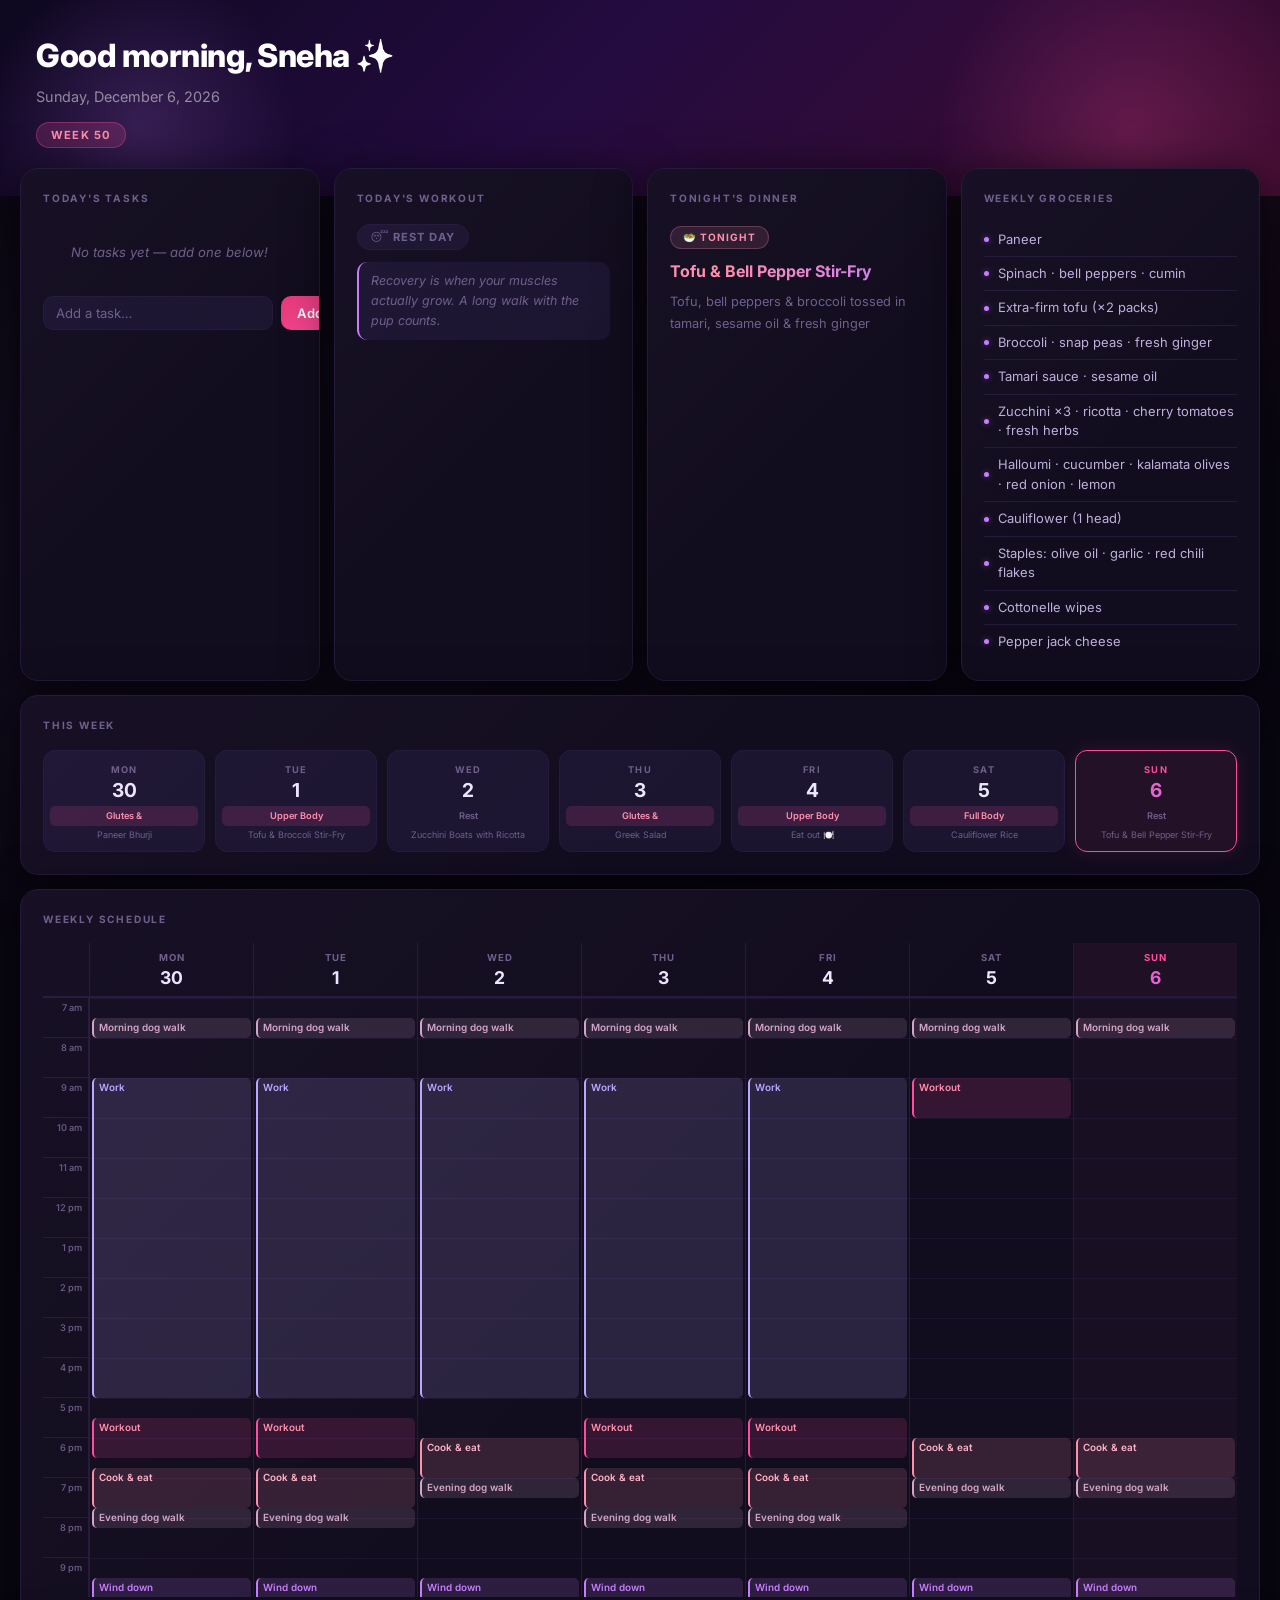
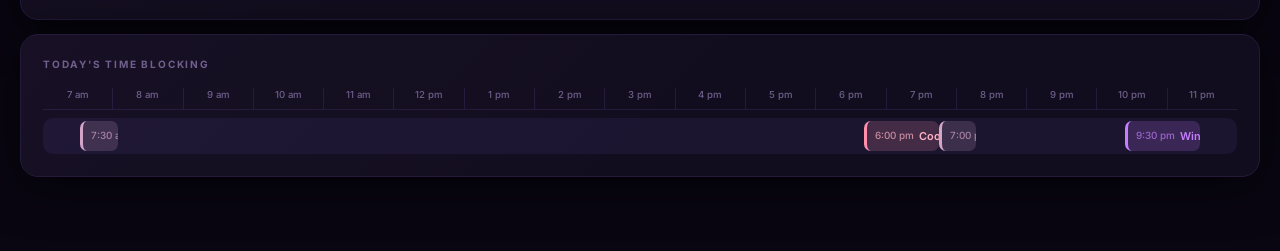
==== commit c3614e6b: "Add full week calendar view below daily sections" ====
--- a/index.html
+++ b/index.html
@@ -56,7 +56,13 @@
     <div class="week-grid" id="week-grid"></div>
   </div>
 
-  <!-- ── Time blocking (full width, at bottom) ── -->
+  <!-- ── Full week calendar ── -->
+  <div class="card full">
+    <h2>Weekly Schedule</h2>
+    <div id="week-cal"></div>
+  </div>
+
+  <!-- ── Today's time blocking (full width, at bottom) ── -->
   <div class="card full">
     <h2>Today's Time Blocking</h2>
     <div id="all-day-events"></div>
--- a/style.css
+++ b/style.css
@@ -409,6 +409,149 @@
 .day-col .day-meal { font-size: .56rem; color: var(--muted); margin-top: 3px; line-height: 1.4; }
 
 /* ══════════════════════════════════════
+   FULL WEEK CALENDAR
+══════════════════════════════════════ */
+
+/* Header row */
+.wcal-header {
+  display: grid;
+  grid-template-columns: 46px repeat(7, 1fr);
+  border-bottom: 1px solid var(--border);
+  margin-bottom: 0;
+}
+.wcal-time-spacer { /* empty corner */ }
+.wcal-day-hdr {
+  text-align: center;
+  padding: 8px 4px 10px;
+  border-left: 1px solid var(--border);
+}
+.wcal-day-hdr.wcal-today-hdr { background: rgba(255,77,158,0.06); }
+.wcal-day-hdr.wcal-trip-hdr  { background: rgba(230,57,121,0.06); }
+.wcal-day-name {
+  display: block;
+  font-size: .6rem;
+  font-weight: 700;
+  letter-spacing: 1px;
+  text-transform: uppercase;
+  color: var(--muted);
+}
+.wcal-today-hdr .wcal-day-name { color: var(--pink); }
+.wcal-day-num {
+  display: block;
+  font-size: 1.1rem;
+  font-weight: 700;
+  color: var(--text);
+  margin-top: 3px;
+  line-height: 1;
+}
+.wcal-today-hdr .wcal-day-num {
+  background: linear-gradient(135deg, var(--pink), var(--mauve));
+  -webkit-background-clip: text;
+  -webkit-text-fill-color: transparent;
+  background-clip: text;
+}
+
+/* Body */
+.wcal-body {
+  display: grid;
+  grid-template-columns: 46px repeat(7, 1fr);
+  overflow-y: auto;
+  max-height: 600px;
+}
+.wcal-body::-webkit-scrollbar { width: 4px; }
+.wcal-body::-webkit-scrollbar-track { background: transparent; }
+.wcal-body::-webkit-scrollbar-thumb { background: var(--border); border-radius: 4px; }
+
+/* Time labels */
+.wcal-times { border-right: 1px solid var(--border); }
+.wcal-tlabel {
+  display: flex;
+  align-items: flex-start;
+  justify-content: flex-end;
+  padding: 3px 6px 0 0;
+  font-size: .58rem;
+  color: var(--muted);
+  font-weight: 500;
+  border-top: 1px solid var(--border);
+}
+
+/* Day columns */
+.wcal-col {
+  position: relative;
+  border-left: 1px solid var(--border);
+  border-top: 1px solid var(--border);
+}
+.wcal-col.wcal-col-today { background: rgba(255,77,158,0.03); }
+
+.wcal-grid-line {
+  position: absolute;
+  left: 0; right: 0;
+  height: 1px;
+  background: var(--border);
+  opacity: .6;
+}
+
+/* Blocks */
+.wcal-block {
+  position: absolute;
+  left: 2px; right: 2px;
+  border-radius: 5px;
+  padding: 2px 5px;
+  font-size: .62rem;
+  font-weight: 600;
+  overflow: hidden;
+  white-space: nowrap;
+  text-overflow: ellipsis;
+  border-left: 2px solid;
+  cursor: default;
+}
+/* Reuse color palette */
+.wcal-block.purple { background: rgba(184,169,255,0.15); color: var(--lavender);   border-left-color: var(--lavender); }
+.wcal-block.green  { background: rgba(255,77,158,0.15);  color: var(--pink-light); border-left-color: var(--pink);     }
+.wcal-block.pink   { background: rgba(255,143,171,0.15); color: #FFB3C6;           border-left-color: var(--pink-light);}
+.wcal-block.amber  { background: rgba(212,165,199,0.15); color: var(--dusty);      border-left-color: var(--dusty);    }
+.wcal-block.violet { background: rgba(199,125,255,0.15); color: var(--mauve);      border-left-color: var(--mauve);    }
+.wcal-block.rose   { background: rgba(230,57,121,0.15);  color: var(--pink-light); border-left-color: var(--rose);     }
+.wcal-block.cal    { background: rgba(212,165,199,0.13); color: var(--dusty);      border-left-color: var(--dusty);    }
+
+/* Trip overlay */
+.wcal-trip-block {
+  position: absolute;
+  inset: 4px 2px;
+  background: var(--rose-dim);
+  border: 1px solid rgba(230,57,121,0.3);
+  border-radius: 6px;
+  display: flex;
+  align-items: center;
+  justify-content: center;
+  font-size: .65rem;
+  font-weight: 700;
+  color: var(--pink-light);
+  text-align: center;
+  padding: 4px;
+}
+
+/* Now line */
+.wcal-now-line {
+  position: absolute;
+  left: 0; right: 0;
+  height: 2px;
+  background: var(--pink);
+  box-shadow: 0 0 8px rgba(255,77,158,0.7);
+  z-index: 4;
+  pointer-events: none;
+}
+.wcal-now-line::before {
+  content: '';
+  position: absolute;
+  left: -1px; top: -3px;
+  width: 8px; height: 8px;
+  border-radius: 50%;
+  background: var(--pink);
+  box-shadow: 0 0 8px rgba(255,77,158,0.9);
+}
+
+/* ══════════════════════════════════════
    ALL-DAY CHIPS
 ══════════════════════════════════════ */
 #all-day-events { display: flex; flex-wrap: wrap; gap: 6px; margin-bottom: 12px; }
